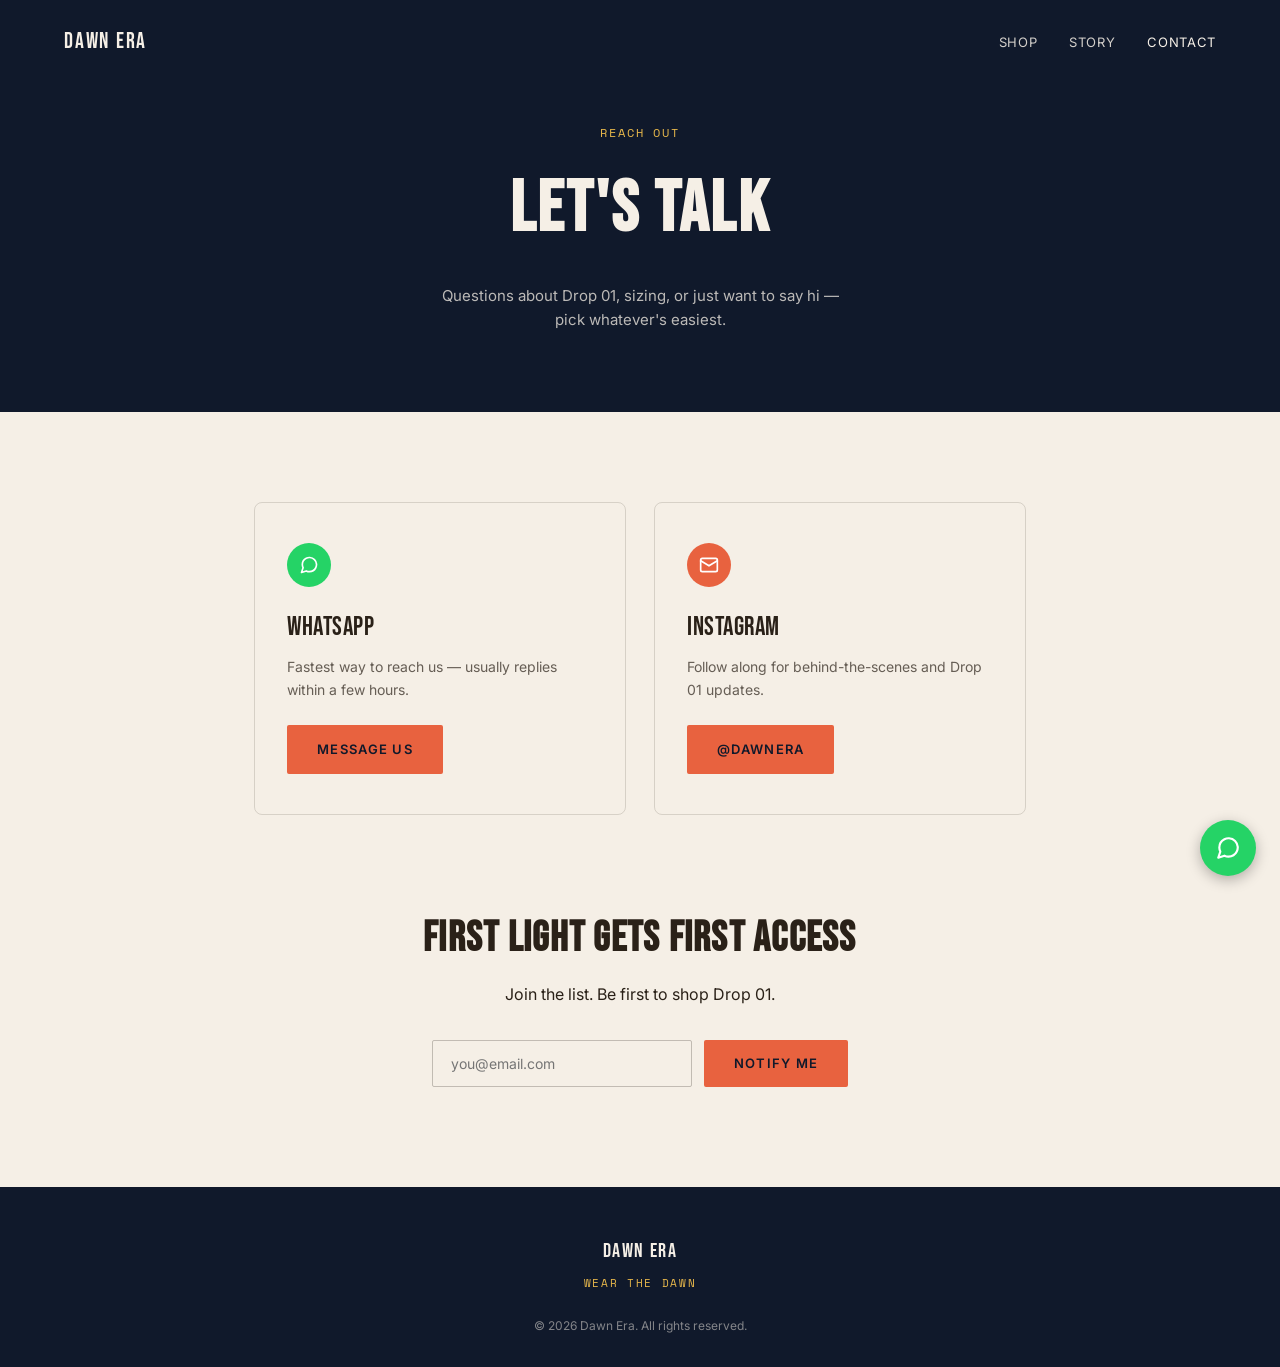
==== contact.html @ c9de6df9 "Initial DawnEra Website" ====
<!DOCTYPE html>
<html lang="en">
<head>
<meta charset="UTF-8">
<meta name="viewport" content="width=device-width, initial-scale=1.0">
<title>Contact — Dawn Era</title>
<meta name="description" content="Get in touch with Dawn Era — WhatsApp us directly or join the early access list.">
<link rel="manifest" href="manifest.json">
<meta name="theme-color" content="#10192B">
<link rel="icon" type="image/png" sizes="32x32" href="icons/favicon-32.png">
<link rel="apple-touch-icon" href="icons/apple-touch-icon.png">
<meta name="apple-mobile-web-app-capable" content="yes">
<meta name="apple-mobile-web-app-status-bar-style" content="black-translucent">
<meta name="apple-mobile-web-app-title" content="Dawn Era">
<meta property="og:title" content="Contact — Dawn Era">
<meta name="twitter:card" content="summary">
<link rel="preconnect" href="https://fonts.googleapis.com">
<link rel="preconnect" href="https://fonts.gstatic.com" crossorigin>
<link href="https://fonts.googleapis.com/css2?family=Bebas+Neue&family=Inter:wght@400;500;600&family=Space+Mono:wght@400;700&display=swap" rel="stylesheet">
<style>
  :root {
    --dawn-navy: #10192B; --dawn-plum: #4A3B6B; --dawn-coral: #E8623F;
    --dawn-gold: #E8B84B; --dawn-cream: #F5EFE6; --dawn-ink: #2A2118;
  }
  * { margin: 0; padding: 0; box-sizing: border-box; }
  html { scroll-behavior: smooth; }
  body { font-family: 'Inter', sans-serif; background: var(--dawn-cream); color: var(--dawn-ink); line-height: 1.6; }
  .display { font-family: 'Bebas Neue', sans-serif; letter-spacing: 0.03em; }
  .mono { font-family: 'Space Mono', monospace; }
  a { color: inherit; text-decoration: none; }

  .nav {
    display: flex; justify-content: space-between; align-items: center; padding: 24px 5%;
    background: var(--dawn-navy);
  }
  .nav__logo { font-size: 22px; letter-spacing: 0.08em; color: var(--dawn-cream); }
  .nav__links { display: flex; gap: 32px; list-style: none; }
  .nav__links a { font-size: 13px; letter-spacing: 0.05em; text-transform: uppercase; color: var(--dawn-cream); opacity: 0.85; transition: opacity 0.2s; }
  .nav__links a.is-active, .nav__links a:hover { opacity: 1; }
  .nav__links a:focus-visible { opacity: 1; outline: 1px solid var(--dawn-gold); outline-offset: 4px; }

  .page-hero { background: var(--dawn-navy); padding: 40px 5% 80px; text-align: center; }
  .page-hero__eyebrow { font-size: 12px; letter-spacing: 0.15em; text-transform: uppercase; color: var(--dawn-gold); }
  .page-hero__title { font-size: clamp(40px, 7vw, 72px); color: var(--dawn-cream); margin-top: 10px; }
  .page-hero__sub { color: var(--dawn-cream); opacity: 0.75; max-width: 420px; margin: 16px auto 0; font-size: 15px; }

  .contact-grid { max-width: 900px; margin: 0 auto; padding: 90px 5%; display: grid; grid-template-columns: 1fr 1fr; gap: 28px; }
  .contact-card {
    border: 1px solid rgba(42, 33, 24, 0.15); border-radius: 8px; padding: 40px 32px;
    transition: transform 0.25s ease, border-color 0.25s ease, box-shadow 0.25s ease;
  }
  .contact-card:hover { transform: translateY(-6px); border-color: var(--dawn-coral); box-shadow: 0 14px 28px rgba(16,25,43,0.1); }
  .contact-card__icon { width: 44px; height: 44px; border-radius: 50%; display: flex; align-items: center; justify-content: center; margin-bottom: 20px; }
  .contact-card--wa .contact-card__icon { background: #25D366; }
  .contact-card--mail .contact-card__icon { background: var(--dawn-coral); }
  .contact-card__title { font-family: 'Bebas Neue', sans-serif; font-size: 26px; letter-spacing: 0.02em; }
  .contact-card__desc { font-size: 14px; opacity: 0.7; margin-top: 8px; margin-bottom: 24px; }

  .btn {
    display: inline-block; padding: 14px 30px; font-family: 'Inter', sans-serif; font-size: 13px;
    letter-spacing: 0.1em; text-transform: uppercase; font-weight: 600; border-radius: 2px; border: none;
    cursor: pointer; transition: transform 0.2s, background 0.2s;
  }
  .btn--solid { background: var(--dawn-coral); color: var(--dawn-navy); }
  .btn--solid:hover, .btn--solid:focus-visible { background: var(--dawn-gold); transform: translateY(-2px); }

  .signup { padding: 0 5% 100px; text-align: center; }
  .signup__title { font-size: clamp(28px, 4.5vw, 42px); }
  .signup__sub { opacity: 0.7; margin-top: 10px; }
  .signup__form { display: flex; justify-content: center; gap: 12px; margin-top: 32px; flex-wrap: wrap; }
  .signup__form input {
    padding: 14px 18px; border: 1px solid rgba(42, 33, 24, 0.25); background: transparent;
    font-family: 'Inter', sans-serif; font-size: 14px; min-width: 260px; border-radius: 2px;
  }
  .signup__form input:focus-visible { outline: 2px solid var(--dawn-coral); outline-offset: 2px; }

  .footer { background: var(--dawn-navy); color: var(--dawn-cream); padding: 48px 5% 32px; text-align: center; }
  .footer__logo { font-size: 20px; letter-spacing: 0.08em; }
  .footer__tagline { font-size: 11px; letter-spacing: 0.15em; color: var(--dawn-gold); text-transform: uppercase; margin-top: 8px; }
  .footer__meta { font-size: 12px; opacity: 0.5; margin-top: 24px; }

  .whatsapp-btn {
    position: fixed; bottom: 24px; right: 24px; width: 56px; height: 56px; background: #25D366;
    border-radius: 50%; display: flex; align-items: center; justify-content: center;
    box-shadow: 0 4px 14px rgba(0,0,0,0.28); z-index: 100; transition: transform 0.2s;
  }
  .whatsapp-btn:hover, .whatsapp-btn:focus-visible { transform: scale(1.08); outline: 2px solid var(--dawn-navy); outline-offset: 3px; }

  .reveal { opacity: 1; }
  .js-ready .reveal { opacity: 0; transform: translateY(24px); transition: opacity 0.6s ease-out, transform 0.6s ease-out; }
  .js-ready .reveal.is-visible { opacity: 1; transform: translateY(0); }
  @media (prefers-reduced-motion: reduce) { .js-ready .reveal { opacity: 1; transform: none; transition: none; } }

  @media (max-width: 640px) {
    .nav__links { gap: 16px; }
    .nav__links a { font-size: 11px; }
    .contact-grid { grid-template-columns: 1fr; }
    .signup__form { flex-direction: column; align-items: center; }
    .signup__form input { width: 100%; max-width: 320px; }
    .whatsapp-btn { width: 50px; height: 50px; bottom: 16px; right: 16px; }
  }
</style>
</head>
<body>

<nav class="nav">
  <a href="index.html" class="nav__logo display">DAWN ERA</a>
  <ul class="nav__links">
    <li><a href="shop.html">Shop</a></li>
    <li><a href="story.html">Story</a></li>
    <li><a href="contact.html" class="is-active">Contact</a></li>
  </ul>
</nav>

<div class="page-hero">
  <p class="page-hero__eyebrow mono">Reach out</p>
  <h1 class="page-hero__title display">Let's Talk</h1>
  <p class="page-hero__sub">Questions about Drop 01, sizing, or just want to say hi — pick whatever's easiest.</p>
</div>

<div class="contact-grid">
  <div class="contact-card contact-card--wa reveal">
    <div class="contact-card__icon">
      <svg width="20" height="20" viewBox="0 0 24 24" fill="none" stroke="white" stroke-width="2" stroke-linecap="round" stroke-linejoin="round"><path d="M21 11.5a8.38 8.38 0 0 1-.9 3.8 8.5 8.5 0 0 1-7.6 4.7 8.38 8.38 0 0 1-3.8-.9L3 21l1.9-5.7a8.38 8.38 0 0 1-.9-3.8 8.5 8.5 0 0 1 4.7-7.6 8.38 8.38 0 0 1 3.8-.9h.5a8.48 8.48 0 0 1 8 8v.5z"/></svg>
    </div>
    <p class="contact-card__title">WhatsApp</p>
    <p class="contact-card__desc">Fastest way to reach us — usually replies within a few hours.</p>
    <a href="https://wa.me/8801997307069?text=Hi%20Dawn%20Era!" target="_blank" rel="noopener" class="btn btn--solid">Message us</a>
  </div>
  <div class="contact-card contact-card--mail reveal" style="transition-delay:0.1s">
    <div class="contact-card__icon">
      <svg width="20" height="20" viewBox="0 0 24 24" fill="none" stroke="white" stroke-width="2" stroke-linecap="round" stroke-linejoin="round"><rect x="2" y="4" width="20" height="16" rx="2"/><path d="m22 7-10 6L2 7"/></svg>
    </div>
    <p class="contact-card__title">Instagram</p>
    <p class="contact-card__desc">Follow along for behind-the-scenes and Drop 01 updates.</p>
    <a href="#" class="btn btn--solid">@dawnera</a>
  </div>
</div>

<div class="signup">
  <h2 class="signup__title display reveal">First light gets first access</h2>
  <p class="signup__sub reveal" style="transition-delay:0.08s">Join the list. Be first to shop Drop 01.</p>
  <form class="signup__form reveal" style="transition-delay:0.16s" onsubmit="return false;">
    <input type="email" placeholder="you@email.com" aria-label="Email address" required>
    <button type="submit" class="btn btn--solid">Notify me</button>
  </form>
</div>

<footer class="footer">
  <p class="footer__logo display">DAWN ERA</p>
  <p class="footer__tagline mono">Wear the dawn</p>
  <p class="footer__meta">© 2026 Dawn Era. All rights reserved.</p>
</footer>

<a class="whatsapp-btn" href="https://wa.me/8801997307069?text=Hi%20Dawn%20Era!%20I'm%20interested%20in%20your%20pieces." target="_blank" rel="noopener" aria-label="Chat with Dawn Era on WhatsApp">
  <svg width="26" height="26" viewBox="0 0 24 24" fill="none" stroke="white" stroke-width="2" stroke-linecap="round" stroke-linejoin="round">
    <path d="M21 11.5a8.38 8.38 0 0 1-.9 3.8 8.5 8.5 0 0 1-7.6 4.7 8.38 8.38 0 0 1-3.8-.9L3 21l1.9-5.7a8.38 8.38 0 0 1-.9-3.8 8.5 8.5 0 0 1 4.7-7.6 8.38 8.38 0 0 1 3.8-.9h.5a8.48 8.48 0 0 1 8 8v.5z"/>
  </svg>
</a>

<script>
(function () {
  var root = document.documentElement;
  root.classList.add('js-ready');
  var prefersReduced = window.matchMedia('(prefers-reduced-motion: reduce)').matches;
  var reveals = document.querySelectorAll('.reveal');
  if (prefersReduced || !('IntersectionObserver' in window)) {
    reveals.forEach(function (el) { el.classList.add('is-visible'); });
  } else {
    var observer = new IntersectionObserver(function (entries) {
      entries.forEach(function (entry) {
        if (entry.isIntersecting) { entry.target.classList.add('is-visible'); observer.unobserve(entry.target); }
      });
    }, { threshold: 0.15 });
    reveals.forEach(function (el) { observer.observe(el); });
  }
})();
</script>

<script>
if ('serviceWorker' in navigator) {
  window.addEventListener('load', () => {
    navigator.serviceWorker.register('/service-worker.js').catch(() => {});
  });
}
</script>
</body>
</html>
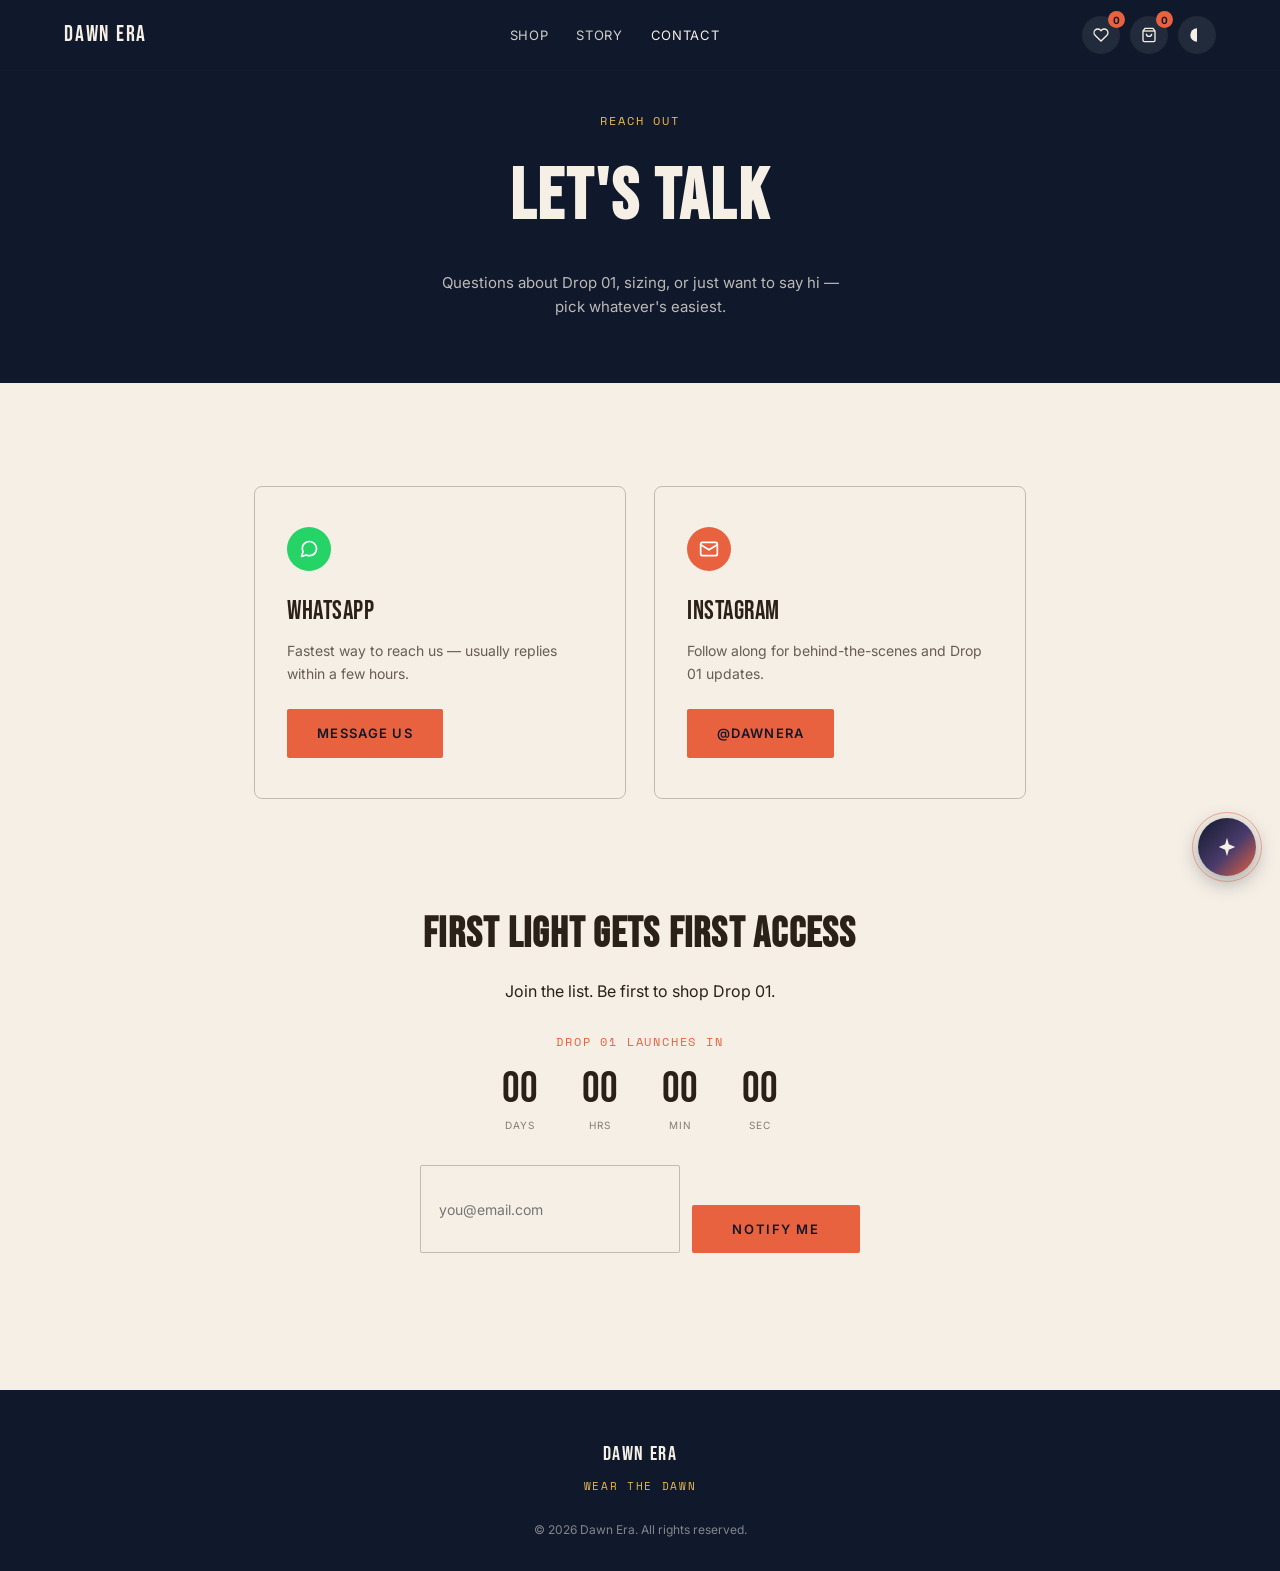
==== commit a93b778a: "Backup before Batch 1 refactor" ====
--- a/contact.html
+++ b/contact.html
@@ -17,101 +17,48 @@
 <link rel="preconnect" href="https://fonts.googleapis.com">
 <link rel="preconnect" href="https://fonts.gstatic.com" crossorigin>
 <link href="https://fonts.googleapis.com/css2?family=Bebas+Neue&family=Inter:wght@400;500;600&family=Space+Mono:wght@400;700&display=swap" rel="stylesheet">
-<style>
-  :root {
-    --dawn-navy: #10192B; --dawn-plum: #4A3B6B; --dawn-coral: #E8623F;
-    --dawn-gold: #E8B84B; --dawn-cream: #F5EFE6; --dawn-ink: #2A2118;
-  }
-  * { margin: 0; padding: 0; box-sizing: border-box; }
-  html { scroll-behavior: smooth; }
-  body { font-family: 'Inter', sans-serif; background: var(--dawn-cream); color: var(--dawn-ink); line-height: 1.6; }
-  .display { font-family: 'Bebas Neue', sans-serif; letter-spacing: 0.03em; }
-  .mono { font-family: 'Space Mono', monospace; }
-  a { color: inherit; text-decoration: none; }
-
-  .nav {
-    display: flex; justify-content: space-between; align-items: center; padding: 24px 5%;
-    background: var(--dawn-navy);
-  }
-  .nav__logo { font-size: 22px; letter-spacing: 0.08em; color: var(--dawn-cream); }
-  .nav__links { display: flex; gap: 32px; list-style: none; }
-  .nav__links a { font-size: 13px; letter-spacing: 0.05em; text-transform: uppercase; color: var(--dawn-cream); opacity: 0.85; transition: opacity 0.2s; }
-  .nav__links a.is-active, .nav__links a:hover { opacity: 1; }
-  .nav__links a:focus-visible { opacity: 1; outline: 1px solid var(--dawn-gold); outline-offset: 4px; }
-
-  .page-hero { background: var(--dawn-navy); padding: 40px 5% 80px; text-align: center; }
-  .page-hero__eyebrow { font-size: 12px; letter-spacing: 0.15em; text-transform: uppercase; color: var(--dawn-gold); }
-  .page-hero__title { font-size: clamp(40px, 7vw, 72px); color: var(--dawn-cream); margin-top: 10px; }
-  .page-hero__sub { color: var(--dawn-cream); opacity: 0.75; max-width: 420px; margin: 16px auto 0; font-size: 15px; }
-
-  .contact-grid { max-width: 900px; margin: 0 auto; padding: 90px 5%; display: grid; grid-template-columns: 1fr 1fr; gap: 28px; }
-  .contact-card {
-    border: 1px solid rgba(42, 33, 24, 0.15); border-radius: 8px; padding: 40px 32px;
-    transition: transform 0.25s ease, border-color 0.25s ease, box-shadow 0.25s ease;
-  }
-  .contact-card:hover { transform: translateY(-6px); border-color: var(--dawn-coral); box-shadow: 0 14px 28px rgba(16,25,43,0.1); }
-  .contact-card__icon { width: 44px; height: 44px; border-radius: 50%; display: flex; align-items: center; justify-content: center; margin-bottom: 20px; }
-  .contact-card--wa .contact-card__icon { background: #25D366; }
-  .contact-card--mail .contact-card__icon { background: var(--dawn-coral); }
-  .contact-card__title { font-family: 'Bebas Neue', sans-serif; font-size: 26px; letter-spacing: 0.02em; }
-  .contact-card__desc { font-size: 14px; opacity: 0.7; margin-top: 8px; margin-bottom: 24px; }
-
-  .btn {
-    display: inline-block; padding: 14px 30px; font-family: 'Inter', sans-serif; font-size: 13px;
-    letter-spacing: 0.1em; text-transform: uppercase; font-weight: 600; border-radius: 2px; border: none;
-    cursor: pointer; transition: transform 0.2s, background 0.2s;
-  }
-  .btn--solid { background: var(--dawn-coral); color: var(--dawn-navy); }
-  .btn--solid:hover, .btn--solid:focus-visible { background: var(--dawn-gold); transform: translateY(-2px); }
-
-  .signup { padding: 0 5% 100px; text-align: center; }
-  .signup__title { font-size: clamp(28px, 4.5vw, 42px); }
-  .signup__sub { opacity: 0.7; margin-top: 10px; }
-  .signup__form { display: flex; justify-content: center; gap: 12px; margin-top: 32px; flex-wrap: wrap; }
-  .signup__form input {
-    padding: 14px 18px; border: 1px solid rgba(42, 33, 24, 0.25); background: transparent;
-    font-family: 'Inter', sans-serif; font-size: 14px; min-width: 260px; border-radius: 2px;
-  }
-  .signup__form input:focus-visible { outline: 2px solid var(--dawn-coral); outline-offset: 2px; }
-
-  .footer { background: var(--dawn-navy); color: var(--dawn-cream); padding: 48px 5% 32px; text-align: center; }
-  .footer__logo { font-size: 20px; letter-spacing: 0.08em; }
-  .footer__tagline { font-size: 11px; letter-spacing: 0.15em; color: var(--dawn-gold); text-transform: uppercase; margin-top: 8px; }
-  .footer__meta { font-size: 12px; opacity: 0.5; margin-top: 24px; }
-
-  .whatsapp-btn {
-    position: fixed; bottom: 24px; right: 24px; width: 56px; height: 56px; background: #25D366;
-    border-radius: 50%; display: flex; align-items: center; justify-content: center;
-    box-shadow: 0 4px 14px rgba(0,0,0,0.28); z-index: 100; transition: transform 0.2s;
-  }
-  .whatsapp-btn:hover, .whatsapp-btn:focus-visible { transform: scale(1.08); outline: 2px solid var(--dawn-navy); outline-offset: 3px; }
-
-  .reveal { opacity: 1; }
-  .js-ready .reveal { opacity: 0; transform: translateY(24px); transition: opacity 0.6s ease-out, transform 0.6s ease-out; }
-  .js-ready .reveal.is-visible { opacity: 1; transform: translateY(0); }
-  @media (prefers-reduced-motion: reduce) { .js-ready .reveal { opacity: 1; transform: none; transition: none; } }
-
-  @media (max-width: 640px) {
-    .nav__links { gap: 16px; }
-    .nav__links a { font-size: 11px; }
-    .contact-grid { grid-template-columns: 1fr; }
-    .signup__form { flex-direction: column; align-items: center; }
-    .signup__form input { width: 100%; max-width: 320px; }
-    .whatsapp-btn { width: 50px; height: 50px; bottom: 16px; right: 16px; }
-  }
-</style>
+<link rel="stylesheet" href="assets/css/style.css">
 </head>
 <body>
-
-<nav class="nav">
+<a href="#main-content" class="skip-link">Skip to content</a>
+
+<div class="loader" id="loader"><div class="loader__mark display">DAWN ERA</div></div>
+<div class="scroll-progress" id="scrollProgress"></div>
+
+<nav class="nav" aria-label="Primary">
   <a href="index.html" class="nav__logo display">DAWN ERA</a>
-  <ul class="nav__links">
+  <button class="nav__burger" id="navBurger" aria-label="Toggle menu" aria-expanded="false" aria-controls="navLinks"><span></span></button>
+  <ul class="nav__links" id="navLinks">
     <li><a href="shop.html">Shop</a></li>
     <li><a href="story.html">Story</a></li>
     <li><a href="contact.html" class="is-active">Contact</a></li>
   </ul>
+  <div class="nav__right">
+    <button class="nav__icon-btn" id="wishToggle" aria-label="Wishlist">
+      <svg width="16" height="16" viewBox="0 0 24 24" fill="none" stroke="currentColor" stroke-width="2"><path d="M20.8 4.6a5.5 5.5 0 0 0-7.8 0L12 5.6l-1-1a5.5 5.5 0 0 0-7.8 7.8l1 1L12 21l7.8-7.6 1-1a5.5 5.5 0 0 0 0-7.8z"/></svg>
+      <span class="nav__badge" id="wishCount">0</span>
+    </button>
+    <button class="nav__icon-btn" id="cartToggle" aria-label="Cart">
+      <svg width="16" height="16" viewBox="0 0 24 24" fill="none" stroke="currentColor" stroke-width="2"><path d="M6 2 3 6v14a2 2 0 0 0 2 2h14a2 2 0 0 0 2-2V6l-3-4Z"/><path d="M3 6h18"/><path d="M16 10a4 4 0 0 1-8 0"/></svg>
+      <span class="nav__badge" id="cartCount">0</span>
+    </button>
+    <div class="theme-switcher">
+      <button class="nav__icon-btn" id="themeToggle" aria-label="Change theme" aria-expanded="false">
+        <svg width="16" height="16" viewBox="0 0 24 24" fill="currentColor"><path d="M12 2a10 10 0 1 0 0 20V2z"/></svg>
+      </button>
+      <div class="theme-switcher__panel" id="themePanel">
+        <button class="theme-opt is-active" data-theme="light"><span class="theme-opt__dot" style="background:#F5EFE6"></span>Light</button>
+        <button class="theme-opt" data-theme="dark"><span class="theme-opt__dot" style="background:#0D0D0E"></span>Dark Mode</button>
+        <button class="theme-opt" data-theme="golden"><span class="theme-opt__dot" style="background:#E8894A"></span>Golden Hour</button>
+        <button class="theme-opt" data-theme="luxury"><span class="theme-opt__dot" style="background:#D4AF37"></span>Luxury</button>
+        <button class="theme-opt" data-theme="minimal"><span class="theme-opt__dot" style="background:#1C1C1C"></span>Minimal / Focus</button>
+        <button class="theme-opt" data-theme="cyber"><span class="theme-opt__dot" style="background:#00E5FF"></span>Cyber / Street</button>
+      </div>
+    </div>
+  </div>
 </nav>
 
+<main id="main-content">
 <div class="page-hero">
   <p class="page-hero__eyebrow mono">Reach out</p>
   <h1 class="page-hero__title display">Let's Talk</h1>
@@ -140,11 +87,30 @@
 <div class="signup">
   <h2 class="signup__title display reveal">First light gets first access</h2>
   <p class="signup__sub reveal" style="transition-delay:0.08s">Join the list. Be first to shop Drop 01.</p>
-  <form class="signup__form reveal" style="transition-delay:0.16s" onsubmit="return false;">
-    <input type="email" placeholder="you@email.com" aria-label="Email address" required>
+
+  <!-- Countdown: placeholder date below — update to the real Drop 01 launch date/time before going live -->
+  <div class="countdown reveal" style="transition-delay:0.12s">
+    <p class="countdown__label mono">Drop 01 launches in</p>
+    <div class="countdown__grid">
+      <div class="countdown__unit"><span class="countdown__num" id="cdDays">00</span><span class="countdown__unit-label">Days</span></div>
+      <div class="countdown__unit"><span class="countdown__num" id="cdHours">00</span><span class="countdown__unit-label">Hrs</span></div>
+      <div class="countdown__unit"><span class="countdown__num" id="cdMins">00</span><span class="countdown__unit-label">Min</span></div>
+      <div class="countdown__unit"><span class="countdown__num" id="cdSecs">00</span><span class="countdown__unit-label">Sec</span></div>
+    </div>
+  </div>
+
+  <!-- Netlify Forms: after deploying, go to your Netlify dashboard → Forms → enable
+       "Form detection" once. No API key, no account elsewhere needed. -->
+  <form class="signup__form reveal" id="signupForm" name="early-access" method="POST" data-netlify="true" netlify-honeypot="bot-field" style="transition-delay:0.16s">
+    <input type="hidden" name="form-name" value="early-access">
+    <p class="visually-hidden"><label>Leave this field empty: <input name="bot-field"></label></p>
+    <input type="email" name="email" placeholder="you@email.com" aria-label="Email address" required>
     <button type="submit" class="btn btn--solid">Notify me</button>
   </form>
-</div>
+  <p class="signup__success" id="signupSuccess" role="status" aria-live="polite"></p>
+</div>
+
+</main>
 
 <footer class="footer">
   <p class="footer__logo display">DAWN ERA</p>
@@ -152,16 +118,52 @@
   <p class="footer__meta">© 2026 Dawn Era. All rights reserved.</p>
 </footer>
 
-<a class="whatsapp-btn" href="https://wa.me/8801997307069?text=Hi%20Dawn%20Era!%20I'm%20interested%20in%20your%20pieces." target="_blank" rel="noopener" aria-label="Chat with Dawn Era on WhatsApp">
-  <svg width="26" height="26" viewBox="0 0 24 24" fill="none" stroke="white" stroke-width="2" stroke-linecap="round" stroke-linejoin="round">
-    <path d="M21 11.5a8.38 8.38 0 0 1-.9 3.8 8.5 8.5 0 0 1-7.6 4.7 8.38 8.38 0 0 1-3.8-.9L3 21l1.9-5.7a8.38 8.38 0 0 1-.9-3.8 8.5 8.5 0 0 1 4.7-7.6 8.38 8.38 0 0 1 3.8-.9h.5a8.48 8.48 0 0 1 8 8v.5z"/>
-  </svg>
-</a>
-
+<button class="ai-chat-btn" id="aiChatBtn" aria-label="Chat with Dawn Era Assistant" aria-expanded="false">
+  <span class="ai-chat-btn__ring"></span>
+  <svg width="22" height="22" viewBox="0 0 24 24" fill="var(--dawn-cream)"><path d="M12 2 L14 9 L21 12 L14 15 L12 22 L10 15 L3 12 L10 9 Z"/></svg>
+</button>
+
+<div class="ai-chat-window" id="aiChatWindow" role="dialog" aria-label="Dawn Era Assistant chat">
+  <div class="ai-chat__header">
+    <div class="ai-chat__header-info">
+      <div class="ai-chat__avatar">✦</div>
+      <div>
+        <p class="ai-chat__name">Dawn Era Assistant</p>
+        <p class="ai-chat__status"><span class="ai-chat__dot"></span>Online</p>
+      </div>
+    </div>
+    <button class="ai-chat__close" id="aiChatClose" aria-label="Close chat">✕</button>
+  </div>
+  <div class="ai-chat__body" id="aiChatBody"></div>
+  <div class="ai-chat__quick" id="aiChatQuick"></div>
+  <form class="ai-chat__input" id="aiChatForm">
+    <input type="text" id="aiChatInput" placeholder="Ask me anything..." aria-label="Type a message" autocomplete="off">
+    <button type="submit" aria-label="Send"><svg width="15" height="15" viewBox="0 0 24 24" fill="none" stroke="currentColor" stroke-width="2"><path d="M5 12h14M13 6l6 6-6 6"/></svg></button>
+  </form>
+</div>
+
+<button class="back-to-top" id="backToTop" aria-label="Back to top">↑</button>
+
+<div class="cw-backdrop" id="cwBackdrop"></div>
+<div class="cw-drawer" id="cwDrawer" role="dialog" aria-label="Cart and wishlist">
+  <div class="cw-drawer__head">
+    <div class="cw-tabs">
+      <button class="cw-tab is-active display" data-tab="cart">Cart</button>
+      <button class="cw-tab display" data-tab="wishlist">Wishlist</button>
+    </div>
+    <button class="cw-close" id="cwClose" aria-label="Close">✕</button>
+  </div>
+  <div class="cw-drawer__items" id="cwItems"></div>
+</div>
+
+<script src="assets/js/storage.js"></script>
 <script>
 (function () {
   var root = document.documentElement;
   root.classList.add('js-ready');
+
+  window.addEventListener('load', function () { setTimeout(function () { document.getElementById('loader').classList.add('is-hidden'); }, 400); });
+
   var prefersReduced = window.matchMedia('(prefers-reduced-motion: reduce)').matches;
   var reveals = document.querySelectorAll('.reveal');
   if (prefersReduced || !('IntersectionObserver' in window)) {
@@ -174,8 +176,110 @@
     }, { threshold: 0.15 });
     reveals.forEach(function (el) { observer.observe(el); });
   }
+
+  var progressBar = document.getElementById('scrollProgress');
+  var backToTop = document.getElementById('backToTop');
+  window.addEventListener('scroll', function () {
+    var h = document.documentElement;
+    progressBar.style.width = (h.scrollTop / (h.scrollHeight - h.clientHeight) * 100) + '%';
+    backToTop.classList.toggle('is-visible', h.scrollTop > 500);
+  });
+  backToTop.addEventListener('click', function () { window.scrollTo({ top: 0, behavior: prefersReduced ? 'auto' : 'smooth' }); });
+
+  var themeToggle = document.getElementById('themeToggle');
+  var themePanel = document.getElementById('themePanel');
+  var themeOpts = document.querySelectorAll('.theme-opt');
+  function applyTheme(name) {
+    if (name === 'light') { root.removeAttribute('data-theme'); } else { root.setAttribute('data-theme', name); }
+    DawnStorage.setTheme(name);
+    themeOpts.forEach(function (o) { o.classList.toggle('is-active', o.getAttribute('data-theme') === name); });
+  }
+  var savedTheme = 'light';
+  savedTheme = DawnStorage.getTheme();
+  applyTheme(savedTheme);
+  themeToggle.addEventListener('click', function () { themeToggle.setAttribute('aria-expanded', themePanel.classList.toggle('is-open')); });
+  themeOpts.forEach(function (opt) { opt.addEventListener('click', function () { applyTheme(opt.getAttribute('data-theme')); themePanel.classList.remove('is-open'); }); });
+  document.addEventListener('click', function (e) { if (!e.target.closest('.theme-switcher')) themePanel.classList.remove('is-open'); });
+
+  function getList(key) { return DawnStorage.get(key); }
+  function setList(key, list) { DawnStorage.set(key, list); renderCounts(); renderDrawer(); }
+  function renderCounts() {
+    document.getElementById('cartCount').textContent = getList('dawnera_cart').length;
+    document.getElementById('wishCount').textContent = getList('dawnera_wishlist').length;
+  }
+  function renderDrawer() {
+    var activeTab = document.querySelector('.cw-tab.is-active').getAttribute('data-tab');
+    var itemsEl = document.getElementById('cwItems');
+    var list = getList(activeTab === 'cart' ? 'dawnera_cart' : 'dawnera_wishlist');
+    if (list.length === 0) { itemsEl.innerHTML = '<p class="cw-empty">' + (activeTab === 'cart' ? 'Your cart is empty.' : 'Your wishlist is empty.') + '</p>'; return; }
+    itemsEl.innerHTML = list.map(function (item, i) {
+      var meta = activeTab === 'cart' ? ('Size ' + item.size) : 'Saved for later';
+      return '<div class="cw-item"><div><p class="cw-item__name">' + item.name + '</p><p class="cw-item__meta">' + meta + '</p></div><button class="cw-item__remove" data-idx="' + i + '" aria-label="Remove">✕</button></div>';
+    }).join('');
+    itemsEl.querySelectorAll('.cw-item__remove').forEach(function (btn) {
+      btn.addEventListener('click', function () {
+        var key = activeTab === 'cart' ? 'dawnera_cart' : 'dawnera_wishlist';
+        var arr = getList(key); arr.splice(parseInt(btn.getAttribute('data-idx'), 10), 1); setList(key, arr);
+      });
+    });
+  }
+  var cwDrawer = document.getElementById('cwDrawer');
+  var cwBackdrop = document.getElementById('cwBackdrop');
+  function openDrawer(tab) {
+    document.querySelectorAll('.cw-tab').forEach(function (t) { t.classList.toggle('is-active', t.getAttribute('data-tab') === tab); });
+    renderDrawer(); cwDrawer.classList.add('is-open'); cwBackdrop.classList.add('is-open');
+  }
+  function closeDrawer() { cwDrawer.classList.remove('is-open'); cwBackdrop.classList.remove('is-open'); }
+  document.getElementById('cartToggle').addEventListener('click', function () { openDrawer('cart'); });
+  document.getElementById('wishToggle').addEventListener('click', function () { openDrawer('wishlist'); });
+  document.getElementById('cwClose').addEventListener('click', closeDrawer);
+  cwBackdrop.addEventListener('click', closeDrawer);
+  document.querySelectorAll('.cw-tab').forEach(function (tab) { tab.addEventListener('click', function () { openDrawer(tab.getAttribute('data-tab')); }); });
+  document.addEventListener('keydown', function (e) { if (e.key === 'Escape') { closeDrawer(); themePanel.classList.remove('is-open'); } });
+
+  renderCounts();
+
+  /* Countdown — PLACEHOLDER target date, update before launch */
+  var COUNTDOWN_TARGET = new Date('2026-09-15T00:00:00+06:00').getTime();
+  var cd = { d: document.getElementById('cdDays'), h: document.getElementById('cdHours'), m: document.getElementById('cdMins'), s: document.getElementById('cdSecs') };
+  if (cd.d) {
+    var tick = function () {
+      var diff = COUNTDOWN_TARGET - Date.now();
+      if (diff <= 0) { cd.d.textContent = cd.h.textContent = cd.m.textContent = cd.s.textContent = '00'; return; }
+      var pad = function (n) { return String(n).padStart(2, '0'); };
+      cd.d.textContent = pad(Math.floor(diff / 86400000));
+      cd.h.textContent = pad(Math.floor((diff % 86400000) / 3600000));
+      cd.m.textContent = pad(Math.floor((diff % 3600000) / 60000));
+      cd.s.textContent = pad(Math.floor((diff % 60000) / 1000));
+    };
+    tick();
+    setInterval(tick, 1000);
+  }
+
+  /* Early-access form — submits to Netlify Forms via AJAX (no page reload) */
+  var signupForm = document.getElementById('signupForm');
+  if (signupForm) {
+    signupForm.addEventListener('submit', function (e) {
+      e.preventDefault();
+      var data = new URLSearchParams(new FormData(signupForm)).toString();
+      var successEl = document.getElementById('signupSuccess');
+      fetch('/', { method: 'POST', headers: { 'Content-Type': 'application/x-www-form-urlencoded' }, body: data })
+        .then(function () {
+          signupForm.style.display = 'none';
+          successEl.textContent = "You're on the list \u2014 we'll email you the moment Drop 01 goes live.";
+        })
+        .catch(function () {
+          successEl.textContent = 'Something went wrong \u2014 please try again, or message us on WhatsApp instead.';
+        });
+    });
+  }
 })();
 </script>
+
+
+
+<script src="assets/js/nav.js"></script>
+<script src="assets/js/chat-widget.js"></script>
 
 <script>
 if ('serviceWorker' in navigator) {
@@ -185,4 +289,4 @@
 }
 </script>
 </body>
-</html>
+</html>
--- a/assets/css/style.css
+++ b/assets/css/style.css
@@ -0,0 +1,564 @@
+/* ==========================================================================
+   DAWN ERA — Shared Stylesheet
+   ==========================================================================
+   This file was consolidated from four near-duplicate <style> blocks
+   (index/shop/story/contact) into one shared file. Nothing here changes
+   the brand's look — same colors, same fonts, same components. What
+   changed is: (1) it now lives in one place instead of four, and
+   (2) a mobile-first responsive layer was added/fixed throughout.
+   Search "RESPONSIVE FIX" comments for the specific improvements.
+   ========================================================================== */
+
+/* ---------- Theme tokens (unchanged) ---------- */
+:root, [data-theme="light"] {
+  --dawn-page: #F5EFE6; --dawn-navy: #10192B; --dawn-plum: #4A3B6B;
+  --dawn-coral: #E8623F; --dawn-gold: #E8B84B; --dawn-cream: #F5EFE6; --dawn-ink: #2A2118;
+  --dawn-border: rgba(42,33,24,0.15); --dawn-border-2: rgba(42,33,24,0.25); --dawn-glass: rgba(255,255,255,0.08);
+}
+[data-theme="dark"] {
+  --dawn-page: #0D0D0E; --dawn-navy: #1A1A1C; --dawn-plum: #2E2A30;
+  --dawn-coral: #FF7A52; --dawn-gold: #F5C563; --dawn-cream: #EDEBE7; --dawn-ink: #EDEBE7;
+  --dawn-border: rgba(255,255,255,0.12); --dawn-border-2: rgba(255,255,255,0.22); --dawn-glass: rgba(255,255,255,0.06);
+}
+[data-theme="golden"] {
+  --dawn-page: #FDF1E4; --dawn-navy: #5C3521; --dawn-plum: #C9702C;
+  --dawn-coral: #E8894A; --dawn-gold: #F0C674; --dawn-cream: #FDF1E4; --dawn-ink: #4A3221;
+  --dawn-border: rgba(74,50,33,0.18); --dawn-border-2: rgba(74,50,33,0.28); --dawn-glass: rgba(255,255,255,0.18);
+}
+[data-theme="luxury"] {
+  --dawn-page: #0A0A0A; --dawn-navy: #141210; --dawn-plum: #1F1B14;
+  --dawn-coral: #D4AF37; --dawn-gold: #F0D580; --dawn-cream: #EAE6DD; --dawn-ink: #EAE6DD;
+  --dawn-border: rgba(212,175,55,0.25); --dawn-border-2: rgba(212,175,55,0.4); --dawn-glass: rgba(212,175,55,0.08);
+}
+[data-theme="minimal"] {
+  --dawn-page: #FAFAF9; --dawn-navy: #1C1C1C; --dawn-plum: #333333;
+  --dawn-coral: #1C1C1C; --dawn-gold: #666666; --dawn-cream: #FAFAF9; --dawn-ink: #1C1C1C;
+  --dawn-border: rgba(0,0,0,0.1); --dawn-border-2: rgba(0,0,0,0.18); --dawn-glass: rgba(0,0,0,0.04);
+}
+[data-theme="cyber"] {
+  --dawn-page: #0D0817; --dawn-navy: #150F26; --dawn-plum: #2D1B4E;
+  --dawn-coral: #00E5FF; --dawn-gold: #FF2E9A; --dawn-cream: #E8E3FF; --dawn-ink: #E8E3FF;
+  --dawn-border: rgba(0,229,255,0.25); --dawn-border-2: rgba(255,46,154,0.3); --dawn-glass: rgba(0,229,255,0.07);
+}
+
+/* RESPONSIVE FIX: layout tokens used across breakpoints so every section
+   scales from the same scale, instead of one-off pixel values per page. */
+:root {
+  --container-max: 1320px;      /* content never over-stretches on 1920/2560/4K screens */
+  --container-pad: 5%;
+  --section-pad-y: clamp(48px, 8vw, 110px);
+  --nav-h: 76px;
+}
+
+/* ---------- Base / reset ---------- */
+* { margin: 0; padding: 0; box-sizing: border-box; }
+html { scroll-behavior: smooth; }
+/* RESPONSIVE FIX: guarantees "no horizontal scrolling" globally, as required. */
+body {
+  font-family: 'Inter', sans-serif; background: var(--dawn-page); color: var(--dawn-ink); line-height: 1.6;
+  transition: background-color 0.5s ease, color 0.5s ease;
+  overflow-x: hidden;
+  -webkit-text-size-adjust: 100%;
+}
+.display { font-family: 'Bebas Neue', sans-serif; letter-spacing: 0.03em; }
+.mono { font-family: 'Space Mono', monospace; }
+a { color: inherit; text-decoration: none; }
+button { font-family: inherit; }
+/* RESPONSIVE FIX: defensive rule for any image added later (none exist today,
+   but the brief requires it and it costs nothing to have it ready). */
+img, svg { max-width: 100%; height: auto; display: block; }
+[data-theme="minimal"] .marquee, [data-theme="minimal"] .hero__title, [data-theme="minimal"] .hero__tagline { animation: none !important; }
+
+/* RESPONSIVE FIX: accessible skip link (new, keyboard/screen-reader users only) */
+.skip-link {
+  position: absolute; left: 12px; top: -60px; z-index: 9999;
+  background: var(--dawn-cream); color: var(--dawn-navy); padding: 10px 18px;
+  border-radius: 4px; font-size: 13px; font-weight: 600; transition: top 0.2s ease;
+}
+.skip-link:focus { top: 12px; }
+
+/* RESPONSIVE FIX: .reveal scroll-in animation existed only in shop.html's CSS
+   even though every page's JS toggles it — moved here so it now works
+   consistently on every page instead of only one. */
+.reveal { opacity: 1; }
+.js-ready .reveal { opacity: 0; transform: translateY(24px); transition: opacity 0.6s ease-out, transform 0.6s ease-out; }
+.js-ready .reveal.is-visible { opacity: 1; transform: translateY(0); }
+@media (prefers-reduced-motion: reduce) { .js-ready .reveal { opacity: 1; transform: none; transition: none; } }
+
+/* ---------- Loader ---------- */
+.loader {
+  position: fixed; inset: 0; z-index: 9999; background: var(--dawn-navy);
+  display: flex; align-items: center; justify-content: center;
+  transition: opacity 0.6s ease, visibility 0.6s ease, background-color 0.5s ease;
+}
+.loader__mark { font-family: 'Bebas Neue', sans-serif; font-size: clamp(26px, 6vw, 34px); letter-spacing: 0.12em; color: var(--dawn-cream); animation: loaderPulse 1.1s ease-in-out infinite; }
+.loader.is-hidden { opacity: 0; visibility: hidden; pointer-events: none; }
+@keyframes loaderPulse { 0%,100% { opacity: 1; } 50% { opacity: 0.45; } }
+
+.scroll-progress { position: fixed; top: 0; left: 0; height: 3px; background: var(--dawn-coral); z-index: 9998; width: 0%; transition: width 0.1s linear, background-color 0.5s ease; }
+
+/* ==========================================================================
+   HEADER / NAV
+   RESPONSIVE FIX: this is the big one. Previously `.nav__links` either
+   vanished completely under 640px with no replacement (index/shop) or
+   stayed visible and got cramped (story/contact). Now every page ships
+   the same structure: Logo | nav links (desktop) | hamburger (mobile) |
+   wishlist/cart/theme icons — always reachable, never clipped.
+   ========================================================================== */
+.nav {
+  display: flex; justify-content: space-between; align-items: center;
+  padding: 16px var(--container-pad); gap: 12px;
+  position: sticky; top: 0; z-index: 300;
+  background: var(--dawn-navy); border-bottom: 1px solid var(--dawn-border);
+  transition: background-color 0.5s ease, border-color 0.5s ease;
+  flex-wrap: wrap;
+}
+[data-theme="luxury"] .nav { background: rgba(20,18,16,0.7); backdrop-filter: blur(14px); -webkit-backdrop-filter: blur(14px); }
+.nav__logo { font-size: clamp(18px, 3vw, 22px); letter-spacing: 0.08em; color: var(--dawn-cream); white-space: nowrap; }
+
+.nav__links { display: flex; gap: 28px; list-style: none; }
+.nav__links a { font-size: 13px; letter-spacing: 0.05em; text-transform: uppercase; color: var(--dawn-cream); opacity: 0.85; transition: opacity 0.2s; }
+.nav__links a.is-active, .nav__links a:hover { opacity: 1; }
+.nav__links a:focus-visible { opacity: 1; outline: 1px solid var(--dawn-gold); outline-offset: 4px; }
+
+.nav__right { display: flex; align-items: center; gap: 10px; order: 3; }
+.nav__icon-btn {
+  position: relative; width: 38px; height: 38px; border-radius: 50%;
+  background: var(--dawn-glass); border: 1px solid var(--dawn-border); color: var(--dawn-cream);
+  cursor: pointer; display: flex; align-items: center; justify-content: center;
+  transition: background-color 0.3s, border-color 0.3s, transform 0.2s;
+  flex-shrink: 0;
+}
+.nav__icon-btn:hover, .nav__icon-btn:focus-visible { transform: translateY(-2px); outline: none; border-color: var(--dawn-gold); }
+.nav__badge {
+  position: absolute; top: -6px; right: -6px; background: var(--dawn-coral); color: var(--dawn-navy);
+  font-size: 10px; font-weight: 700; min-width: 17px; height: 17px; border-radius: 50%;
+  display: flex; align-items: center; justify-content: center; padding: 0 3px; transition: background-color 0.5s;
+}
+
+/* RESPONSIVE FIX: new hamburger toggle button — hidden on tablet/desktop,
+   shown only under the nav-collapse breakpoint. */
+.nav__burger {
+  display: none; width: 38px; height: 38px; border-radius: 50%;
+  background: var(--dawn-glass); border: 1px solid var(--dawn-border); color: var(--dawn-cream);
+  cursor: pointer; align-items: center; justify-content: center; flex-shrink: 0; order: 2;
+}
+.nav__burger:hover, .nav__burger:focus-visible { border-color: var(--dawn-gold); outline: none; }
+.nav__burger span { display: block; width: 17px; height: 2px; background: currentColor; position: relative; transition: background-color 0.2s; }
+.nav__burger span::before, .nav__burger span::after { content: ''; position: absolute; left: 0; width: 17px; height: 2px; background: currentColor; transition: transform 0.25s ease, top 0.25s ease, opacity 0.2s ease; }
+.nav__burger span::before { top: -6px; }
+.nav__burger span::after { top: 6px; }
+.nav__burger.is-active span { background: transparent; }
+.nav__burger.is-active span::before { top: 0; transform: rotate(45deg); }
+.nav__burger.is-active span::after { top: 0; transform: rotate(-45deg); }
+
+.theme-switcher { position: relative; }
+.theme-switcher__panel {
+  position: absolute; top: 50px; right: 0; background: var(--dawn-navy); border: 1px solid var(--dawn-border);
+  border-radius: 12px; padding: 8px; min-width: 195px;
+  opacity: 0; visibility: hidden; transform: translateY(-8px);
+  transition: opacity 0.25s, transform 0.25s, visibility 0.25s, background-color 0.5s;
+  box-shadow: 0 16px 36px rgba(0,0,0,0.35);
+  max-width: calc(100vw - 24px);
+}
+.theme-switcher__panel.is-open { opacity: 1; visibility: visible; transform: translateY(0); }
+.theme-opt {
+  display: flex; align-items: center; gap: 10px; width: 100%; padding: 10px 12px; border-radius: 8px;
+  background: transparent; border: none; color: var(--dawn-cream); font-family: 'Inter', sans-serif; font-size: 13px;
+  cursor: pointer; text-align: left; transition: background 0.15s;
+}
+.theme-opt:hover, .theme-opt:focus-visible { background: rgba(255,255,255,0.08); }
+.theme-opt.is-active { background: rgba(255,255,255,0.14); font-weight: 600; }
+.theme-opt__dot { width: 14px; height: 14px; border-radius: 50%; flex-shrink: 0; border: 1px solid rgba(255,255,255,0.35); }
+
+/* RESPONSIVE FIX: nav breakpoint — under 860px the link list becomes a
+   slide-down mobile panel driven by .nav__burger; at 860px+ it's the
+   normal inline row. 860px sits between "tablet" and "laptop" in the
+   brief's list so iPads (768/820) reliably get the compact menu too,
+   avoiding the cramped in-between state the old code had. */
+@media (max-width: 859px) {
+  .nav__burger { display: flex; }
+  .nav__links {
+    order: 4; flex-basis: 100%; flex-direction: column; gap: 0;
+    max-height: 0; overflow: hidden; opacity: 0;
+    transition: max-height 0.3s ease, opacity 0.25s ease;
+  }
+  .nav__links.is-open { max-height: 320px; opacity: 1; margin-top: 14px; }
+  .nav__links li { width: 100%; border-top: 1px solid var(--dawn-border); }
+  .nav__links a { display: block; padding: 14px 4px; font-size: 14px; }
+}
+@media (min-width: 860px) {
+  .nav__links { display: flex !important; max-height: none !important; opacity: 1 !important; }
+}
+
+/* ---------- Hero (home) ---------- */
+.hero {
+  background: linear-gradient(to bottom, var(--dawn-navy) 0%, var(--dawn-navy) 40%, var(--dawn-plum) 65%, var(--dawn-coral) 88%, var(--dawn-gold) 100%);
+  min-height: 85vh; display: flex; flex-direction: column; justify-content: center; align-items: center;
+  text-align: center; padding: 60px var(--container-pad); transition: background 0.6s ease;
+}
+/* RESPONSIVE FIX: min clamp bound lowered (56px -> 40px) so "DAWN ERA" can
+   never get close to the 320px viewport edge; still huge on desktop. */
+.hero__title { font-size: clamp(40px, 13vw, 128px); color: var(--dawn-cream); line-height: 0.9; animation: rise 1s ease-out; overflow-wrap: break-word; }
+.hero__tagline { font-size: clamp(12px, 2vw, 16px); letter-spacing: 0.35em; text-transform: uppercase; color: var(--dawn-gold); margin-top: 20px; animation: rise 1s ease-out 0.15s backwards; }
+.hero__sub { max-width: 460px; margin-top: 24px; color: var(--dawn-cream); opacity: 0.75; font-size: clamp(14px, 2vw, 15px); animation: rise 1s ease-out 0.3s backwards; }
+/* RESPONSIVE FIX / BUGFIX: the original site defined `.btn` three different
+   ways across index/story/contact (different padding, and only the home
+   page's version had the coral background + rise animation). Merging them
+   under one bare `.btn` selector would have leaked the home page's
+   margin-top and animation onto the Story/Contact CTA buttons. Each is
+   now scoped to the section it actually appears in, exactly matching each
+   page's original look. */
+.hero .btn, .signup .btn {
+  display: inline-block; margin-top: 40px; padding: 16px 40px; background: var(--dawn-coral); color: var(--dawn-navy);
+  font-family: 'Inter', sans-serif; font-size: 13px; letter-spacing: 0.12em; text-transform: uppercase; font-weight: 600;
+  border: none; border-radius: 2px; cursor: pointer;
+  transition: transform 0.2s, background-color 0.3s, color 0.3s; animation: rise 1s ease-out 0.45s backwards;
+}
+.hero .btn:hover, .signup .btn:hover { background: var(--dawn-gold); transform: translateY(-2px); }
+.hero .btn:focus-visible, .signup .btn:focus-visible { background: var(--dawn-gold); outline: 2px solid var(--dawn-navy); outline-offset: 2px; }
+@keyframes rise { from { opacity: 0; transform: translateY(16px); } to { opacity: 1; transform: translateY(0); } }
+@media (prefers-reduced-motion: reduce) { .hero__title, .hero__tagline, .hero__sub, .hero .btn, .signup .btn { animation: none; } }
+
+.marquee { background: var(--dawn-navy); overflow: hidden; padding: 14px 0; white-space: nowrap; transition: background-color 0.5s; }
+.marquee__track { display: inline-block; font-size: 13px; letter-spacing: 0.15em; color: var(--dawn-gold); animation: scroll 22s linear infinite; }
+.marquee__track span { margin: 0 24px; }
+@keyframes scroll { from { transform: translateX(0); } to { transform: translateX(-50%); } }
+@media (prefers-reduced-motion: reduce) { .marquee__track { animation: none; } }
+
+/* ---------- Drop preview grid (home) ---------- */
+.drop { padding: var(--section-pad-y) var(--container-pad); max-width: var(--container-max); margin: 0 auto; }
+.drop__header { margin-bottom: clamp(32px, 6vw, 56px); }
+.drop__eyebrow { font-size: 12px; letter-spacing: 0.15em; text-transform: uppercase; color: var(--dawn-coral); }
+.drop__title { font-size: clamp(32px, 5vw, 48px); margin-top: 8px; }
+/* RESPONSIVE FIX: mobile-first grid — 1 col by default, 2 at 560px, 3 at
+   900px. Previously there was no 1-column rule at all, so two cramped
+   columns persisted all the way down to 320px. */
+.drop__grid { display: grid; grid-template-columns: 1fr; gap: 20px; }
+@media (min-width: 560px) { .drop__grid { grid-template-columns: repeat(2, 1fr); } }
+@media (min-width: 900px) { .drop__grid { grid-template-columns: repeat(3, 1fr); } }
+
+.drop-card {
+  position: relative; border: 1px solid var(--dawn-border); padding: 28px 22px; text-align: left;
+  transition: transform 0.25s ease, border-color 0.5s ease, box-shadow 0.25s ease;
+}
+.drop-card:hover, .drop-card:focus-within { transform: translateY(-6px); border-color: var(--dawn-coral); box-shadow: 0 14px 28px rgba(16,25,43,0.12); }
+.drop-card__wish {
+  position: absolute; top: 16px; right: 16px; background: none; border: none; cursor: pointer;
+  color: var(--dawn-ink); opacity: 0.4; font-size: 18px; transition: opacity 0.2s, color 0.3s, transform 0.2s;
+}
+.drop-card__wish:hover, .drop-card__wish:focus-visible { opacity: 1; transform: scale(1.15); }
+.drop-card__wish.is-active { opacity: 1; color: var(--dawn-coral); }
+.drop-card__top { cursor: pointer; }
+.drop-card__num { font-size: 14px; color: var(--dawn-coral); }
+.drop-card__name { font-family: 'Bebas Neue', sans-serif; font-size: clamp(24px, 3vw, 28px); letter-spacing: 0.02em; margin-top: 12px; }
+.drop-card__status { font-size: 11px; letter-spacing: 0.1em; text-transform: uppercase; color: var(--dawn-ink); opacity: 0.55; margin-top: 16px; }
+.drop-card__row { display: flex; gap: 8px; margin-top: 18px; flex-wrap: wrap; }
+.drop-card__size {
+  flex: 1; min-width: 90px; background: transparent; border: 1px solid var(--dawn-border-2); color: var(--dawn-ink);
+  border-radius: 4px; padding: 8px; font-size: 12px; font-family: 'Inter', sans-serif;
+}
+.drop-card__add {
+  background: var(--dawn-navy); color: var(--dawn-cream); border: none; border-radius: 4px; padding: 8px 14px;
+  font-size: 11px; letter-spacing: 0.05em; text-transform: uppercase; font-weight: 600; cursor: pointer;
+  white-space: nowrap; transition: background-color 0.3s, transform 0.2s;
+}
+.drop-card__add:hover, .drop-card__add:focus-visible { background: var(--dawn-coral); color: var(--dawn-navy); transform: translateY(-1px); }
+.drop__more { text-align: center; margin-top: 48px; }
+.drop__more-link { font-size: 13px; letter-spacing: 0.1em; text-transform: uppercase; color: var(--dawn-coral); border-bottom: 1px solid var(--dawn-coral); padding-bottom: 4px; transition: opacity 0.2s; }
+.drop__more-link:hover, .drop__more-link:focus-visible { opacity: 0.65; }
+
+/* ---------- Story teaser (home) ---------- */
+.story { background: var(--dawn-navy); color: var(--dawn-cream); padding: var(--section-pad-y) var(--container-pad); transition: background-color 0.5s, color 0.5s; }
+.story__inner { max-width: 640px; margin: 0 auto; text-align: center; }
+.story__eyebrow { font-size: 12px; letter-spacing: 0.15em; text-transform: uppercase; color: var(--dawn-gold); }
+.story__text { font-size: clamp(19px, 3vw, 28px); line-height: 1.5; margin-top: 20px; }
+.story__link { display: inline-block; font-size: 13px; letter-spacing: 0.1em; text-transform: uppercase; color: var(--dawn-gold); border-bottom: 1px solid var(--dawn-gold); padding-bottom: 4px; margin-top: 28px; transition: opacity 0.2s; }
+.story__link:hover, .story__link:focus-visible { opacity: 0.7; }
+
+/* ---------- Signup / newsletter ---------- */
+.signup { padding: var(--section-pad-y) var(--container-pad); text-align: center; }
+.signup__title { font-size: clamp(28px, 5vw, 48px); }
+.signup__sub { color: var(--dawn-ink); opacity: 0.7; margin-top: 12px; }
+.signup__form { display: flex; justify-content: center; gap: 12px; margin-top: 32px; flex-wrap: wrap; }
+.signup__form input {
+  padding: 14px 18px; border: 1px solid var(--dawn-border-2); background: transparent;
+  font-family: 'Inter', sans-serif; font-size: 14px; min-width: 260px; max-width: 100%; border-radius: 2px; color: var(--dawn-ink);
+}
+.signup__form input:focus-visible { outline: 2px solid var(--dawn-coral); outline-offset: 2px; }
+.signup__success { margin-top: 18px; font-size: 14px; color: var(--dawn-coral); min-height: 1.2em; }
+.visually-hidden { position: absolute; width: 1px; height: 1px; padding: 0; margin: -1px; overflow: hidden; clip: rect(0,0,0,0); white-space: nowrap; border: 0; }
+
+/* ---------- Countdown ---------- */
+.countdown { text-align: center; margin: 28px 0 8px; }
+.countdown__label { font-size: 12px; letter-spacing: 0.15em; text-transform: uppercase; color: var(--dawn-coral); margin-bottom: 16px; }
+.countdown__grid { display: flex; justify-content: center; gap: clamp(14px, 4vw, 24px); flex-wrap: wrap; }
+.countdown__unit { display: flex; flex-direction: column; align-items: center; min-width: 56px; }
+.countdown__num { font-family: 'Bebas Neue', sans-serif; font-size: clamp(30px, 6vw, 44px); color: var(--dawn-ink); line-height: 1; font-variant-numeric: tabular-nums; }
+.countdown__unit-label { font-size: 10px; letter-spacing: 0.1em; text-transform: uppercase; opacity: 0.55; margin-top: 6px; }
+/* On the Contact page the signup block sits right under .contact-grid,
+   which already carries bottom spacing — so it originally had no top
+   padding of its own and slightly smaller heading sizes. Preserved here. */
+.contact-grid + .signup { padding-top: 0; }
+.contact-grid + .signup .signup__title { font-size: clamp(28px, 4.5vw, 42px); }
+.contact-grid + .signup .signup__sub { margin-top: 10px; }
+
+/* ---------- Footer ---------- */
+.footer { background: var(--dawn-navy); color: var(--dawn-cream); padding: 48px var(--container-pad) 32px; text-align: center; transition: background-color 0.5s, color 0.5s; }
+.footer__logo { font-size: 20px; letter-spacing: 0.08em; }
+.footer__tagline { font-size: 11px; letter-spacing: 0.15em; color: var(--dawn-gold); text-transform: uppercase; margin-top: 8px; }
+.footer__meta { font-size: 12px; opacity: 0.5; margin-top: 24px; }
+
+/* ---------- Page hero (shop/story/contact) ---------- */
+.page-hero { background: var(--dawn-navy); padding: 40px var(--container-pad) 64px; text-align: center; }
+.page-hero__eyebrow { font-size: 12px; letter-spacing: 0.15em; text-transform: uppercase; color: var(--dawn-gold); }
+/* RESPONSIVE FIX: min bound lowered (40px -> 34px) + overflow-wrap so a
+   two-line manual <br> heading can never clip on very narrow phones. */
+.page-hero__title { font-size: clamp(34px, 7vw, 72px); color: var(--dawn-cream); margin-top: 10px; overflow-wrap: break-word; }
+.page-hero__sub { color: var(--dawn-cream); opacity: 0.75; max-width: 420px; margin: 16px auto 0; font-size: 15px; }
+/* RESPONSIVE FIX: on very narrow phones let the two-line title wrap
+   naturally instead of forcing the same break as desktop. */
+@media (max-width: 380px) { .page-hero__title br { display: none; } }
+
+/* ---------- Shop page ---------- */
+.shop-hero { background: var(--dawn-navy); padding: 40px var(--container-pad) 44px; transition: background-color 0.5s; }
+.shop-hero__eyebrow { font-size: 12px; letter-spacing: 0.15em; text-transform: uppercase; color: var(--dawn-gold); }
+.shop-hero__title { font-size: clamp(32px, 6vw, 64px); color: var(--dawn-cream); margin-top: 10px; }
+.shop-hero__sub { color: var(--dawn-cream); opacity: 0.75; margin-top: 16px; max-width: 460px; font-size: 15px; }
+
+.search-bar { max-width: var(--container-max); margin: -22px auto 0; padding: 0 var(--container-pad); position: relative; z-index: 2; }
+.search-bar input {
+  width: 100%; padding: 15px 20px 15px 44px; border-radius: 100px; border: 1px solid var(--dawn-border);
+  background: var(--dawn-page); color: var(--dawn-ink); font-family: 'Inter', sans-serif; font-size: 14px;
+  box-shadow: 0 10px 28px rgba(16,25,43,0.12); transition: background-color 0.5s, border-color 0.3s;
+}
+.search-bar input:focus-visible { outline: 2px solid var(--dawn-coral); outline-offset: 1px; }
+.search-bar svg { position: absolute; left: 24px; top: 50%; transform: translateY(-50%); opacity: 0.5; pointer-events: none; }
+
+.shop-section { padding: 56px var(--container-pad) 110px; max-width: var(--container-max); margin: 0 auto; }
+.filter-tabs { display: flex; justify-content: center; gap: 10px; margin-bottom: clamp(28px, 5vw, 48px); flex-wrap: wrap; }
+.filter-tab {
+  font-size: 12px; letter-spacing: 0.08em; text-transform: uppercase; padding: 10px 22px; border: 1px solid var(--dawn-border-2);
+  border-radius: 999px; background: transparent; color: var(--dawn-ink); cursor: pointer; transition: background 0.2s, color 0.2s, border-color 0.2s;
+}
+.filter-tab:hover { border-color: var(--dawn-coral); }
+.filter-tab.is-active { background: var(--dawn-navy); border-color: var(--dawn-navy); color: var(--dawn-cream); }
+
+/* RESPONSIVE FIX: product grid now follows the brief exactly —
+   1 col mobile / 2 col tablet / 3 col laptop / 4 col desktop —
+   instead of a fixed 3-column grid that never adapted below 768px. */
+.product-grid { display: grid; grid-template-columns: 1fr; gap: 20px; }
+@media (min-width: 560px)  { .product-grid { grid-template-columns: repeat(2, 1fr); gap: 22px; } }
+@media (min-width: 900px)  { .product-grid { grid-template-columns: repeat(3, 1fr); gap: 24px; } }
+@media (min-width: 1280px) { .product-grid { grid-template-columns: repeat(4, 1fr); gap: 24px; } }
+
+.product-card { position: relative; border: 1px solid var(--dawn-border); transition: transform 0.25s ease, border-color 0.5s ease, box-shadow 0.25s ease; }
+.product-card:hover, .product-card:focus-within { transform: translateY(-6px); border-color: var(--dawn-coral); box-shadow: 0 14px 28px rgba(16,25,43,0.12); }
+.product-card__wish {
+  position: absolute; top: 12px; right: 12px; z-index: 2; background: rgba(0,0,0,0.25); border: none; border-radius: 50%;
+  width: 32px; height: 32px; color: #fff; cursor: pointer; font-size: 15px; transition: transform 0.2s, background 0.2s;
+}
+.product-card__wish:hover { transform: scale(1.1); }
+.product-card__wish.is-active { background: var(--dawn-coral); }
+.product-card__image { aspect-ratio: 4/5; background: linear-gradient(155deg, var(--dawn-navy), var(--dawn-plum)); display: flex; align-items: center; justify-content: center; cursor: pointer; transition: background 0.5s; }
+.product-card__body { padding: 18px; text-align: left; }
+.product-card__cat { font-size: 11px; letter-spacing: 0.1em; text-transform: uppercase; color: var(--dawn-coral); }
+.product-card__name { font-size: clamp(19px, 2.4vw, 22px); margin-top: 6px; cursor: pointer; }
+.product-card__price { font-size: 13px; margin-top: 4px; opacity: 0.6; }
+.product-card__row { display: flex; gap: 8px; margin-top: 14px; flex-wrap: wrap; }
+.product-card__size { flex: 1; min-width: 90px; background: transparent; border: 1px solid var(--dawn-border-2); color: var(--dawn-ink); border-radius: 4px; padding: 8px; font-size: 12px; }
+.product-card__add { background: var(--dawn-navy); color: var(--dawn-cream); border: none; border-radius: 4px; padding: 8px 14px; font-size: 11px; letter-spacing: 0.05em; text-transform: uppercase; font-weight: 600; cursor: pointer; white-space: nowrap; transition: background-color 0.3s, transform 0.2s; }
+.product-card__add:hover { background: var(--dawn-coral); color: var(--dawn-navy); transform: translateY(-1px); }
+.no-results { grid-column: 1/-1; text-align: center; opacity: 0.55; padding: 60px 0; font-size: 14px; }
+
+/* ---------- Contact page ---------- */
+/* RESPONSIVE FIX: mobile-first — 1 column by default, 2 columns from
+   640px up, so 320–639px screens never squeeze two cards side by side. */
+.contact-grid { max-width: 900px; margin: 0 auto; padding: var(--section-pad-y) var(--container-pad); display: grid; grid-template-columns: 1fr; gap: 24px; }
+@media (min-width: 640px) { .contact-grid { grid-template-columns: 1fr 1fr; gap: 28px; } }
+.contact-card {
+  border: 1px solid var(--dawn-border-2); border-radius: 8px; padding: clamp(28px, 4vw, 40px) clamp(20px, 4vw, 32px);
+  transition: transform 0.25s ease, border-color 0.25s ease, box-shadow 0.25s ease;
+}
+.contact-card:hover { transform: translateY(-6px); border-color: var(--dawn-coral); box-shadow: 0 14px 28px rgba(16,25,43,0.1); }
+.contact-card__icon { width: 44px; height: 44px; border-radius: 50%; display: flex; align-items: center; justify-content: center; margin-bottom: 20px; }
+.contact-card--wa .contact-card__icon { background: #25D366; }
+.contact-card--mail .contact-card__icon { background: var(--dawn-coral); }
+.contact-card__title { font-family: 'Bebas Neue', sans-serif; font-size: 26px; letter-spacing: 0.02em; }
+.contact-card__desc { font-size: 14px; opacity: 0.7; margin-top: 8px; margin-bottom: 24px; }
+
+.btn--solid { background: var(--dawn-coral); color: var(--dawn-navy); border: none; }
+.btn--solid:hover, .btn--solid:focus-visible { background: var(--dawn-gold); transform: translateY(-2px); }
+.btn--outline { background: transparent; color: var(--dawn-ink); border: 1px solid var(--dawn-ink); }
+.btn--outline:hover, .btn--outline:focus-visible { background: var(--dawn-ink); color: var(--dawn-cream); transform: translateY(-2px); }
+.contact-card .btn {
+  display: inline-block; padding: 14px 30px; font-family: 'Inter', sans-serif; font-size: 13px;
+  letter-spacing: 0.1em; text-transform: uppercase; font-weight: 600; border-radius: 2px; border: none;
+  cursor: pointer; transition: transform 0.2s, background 0.2s, color 0.2s;
+}
+.story-cta .btn {
+  display: inline-block; padding: 16px 36px; font-family: 'Inter', sans-serif; font-size: 13px;
+  letter-spacing: 0.12em; text-transform: uppercase; font-weight: 600; border-radius: 2px;
+  cursor: pointer; transition: transform 0.2s, background 0.2s, color 0.2s;
+}
+
+/* ---------- Story page ---------- */
+.story-body { max-width: 680px; margin: 0 auto; padding: var(--section-pad-y) var(--container-pad); }
+.story-body p { font-size: clamp(18px, 2.6vw, 24px); line-height: 1.6; margin-bottom: 32px; }
+.story-body p:first-child { font-weight: 500; }
+
+.pillars { background: var(--dawn-navy); color: var(--dawn-cream); padding: var(--section-pad-y) var(--container-pad); }
+.pillars__inner { max-width: 1000px; margin: 0 auto; }
+.pillars__eyebrow { font-size: 12px; letter-spacing: 0.15em; text-transform: uppercase; color: var(--dawn-gold); text-align: center; display: block; margin-bottom: clamp(28px, 5vw, 48px); }
+/* RESPONSIVE FIX: explicit mobile-first steps instead of one late
+   max-width:640px jump straight from 3 columns to 1. */
+.pillars__grid { display: grid; grid-template-columns: 1fr; gap: 28px; }
+@media (min-width: 640px) { .pillars__grid { grid-template-columns: repeat(2, 1fr); gap: 32px; } }
+@media (min-width: 900px) { .pillars__grid { grid-template-columns: repeat(3, 1fr); gap: 36px; } }
+.pillar__num { font-size: 13px; color: var(--dawn-coral); }
+.pillar__name { font-family: 'Bebas Neue', sans-serif; font-size: 26px; letter-spacing: 0.02em; margin-top: 10px; }
+.pillar__desc { font-size: 14px; opacity: 0.75; margin-top: 10px; }
+
+.story-cta { text-align: center; padding: var(--section-pad-y) var(--container-pad); }
+.story-cta__title { font-size: clamp(26px, 4.5vw, 42px); }
+.story-cta__actions { display: flex; justify-content: center; gap: 14px; margin-top: 32px; flex-wrap: wrap; }
+
+/* ---------- Floating: back-to-top ---------- */
+.back-to-top {
+  position: fixed; bottom: 90px; right: 24px; width: 44px; height: 44px; border-radius: 50%;
+  background: var(--dawn-navy); color: var(--dawn-cream); border: none; cursor: pointer; font-size: 16px;
+  display: flex; align-items: center; justify-content: center; opacity: 0; visibility: hidden; transform: translateY(10px);
+  transition: opacity 0.3s, visibility 0.3s, transform 0.3s, background-color 0.5s; z-index: 99;
+}
+.back-to-top.is-visible { opacity: 1; visibility: visible; transform: translateY(0); }
+.back-to-top:hover, .back-to-top:focus-visible { background: var(--dawn-coral); }
+
+/* ---------- AI chat widget ---------- */
+.ai-chat-btn {
+  position: fixed; bottom: 24px; right: 24px; width: 58px; height: 58px; border-radius: 50%;
+  background: linear-gradient(135deg, var(--dawn-navy), var(--dawn-plum) 55%, var(--dawn-coral));
+  border: none; cursor: pointer; z-index: 400; display: flex; align-items: center; justify-content: center;
+  box-shadow: 0 6px 20px rgba(16,25,43,0.35); transition: transform 0.25s ease, box-shadow 0.25s ease;
+}
+.ai-chat-btn:hover, .ai-chat-btn:focus-visible { transform: scale(1.08); box-shadow: 0 10px 28px rgba(16,25,43,0.45); outline: none; }
+.ai-chat-btn__ring { position: absolute; inset: -6px; border-radius: 50%; border: 1.5px solid var(--dawn-coral); opacity: 0.5; animation: aiPulse 2.4s ease-out infinite; }
+@keyframes aiPulse { 0% { transform: scale(0.9); opacity: 0.6; } 100% { transform: scale(1.35); opacity: 0; } }
+@media (prefers-reduced-motion: reduce) { .ai-chat-btn__ring { animation: none; display: none; } }
+
+.ai-chat-window {
+  position: fixed; bottom: 94px; right: 24px; width: 360px; max-width: calc(100vw - 32px);
+  height: 500px; max-height: calc(100vh - 140px); background: var(--dawn-page, var(--dawn-cream));
+  border-radius: 16px; overflow: hidden; display: flex; flex-direction: column;
+  box-shadow: 0 24px 60px rgba(16,25,43,0.3); transform: translateY(16px) scale(0.96); opacity: 0; visibility: hidden;
+  transition: transform 0.3s cubic-bezier(0.32,0.72,0,1), opacity 0.3s, visibility 0.3s, background-color 0.5s; z-index: 401;
+}
+.ai-chat-window.is-open { transform: translateY(0) scale(1); opacity: 1; visibility: visible; }
+.ai-chat__header { background: var(--dawn-navy); padding: 16px 18px; display: flex; justify-content: space-between; align-items: center; transition: background-color 0.5s; }
+.ai-chat__header-info { display: flex; align-items: center; gap: 10px; }
+.ai-chat__avatar { width: 36px; height: 36px; border-radius: 50%; background: linear-gradient(135deg, var(--dawn-coral), var(--dawn-gold)); display: flex; align-items: center; justify-content: center; color: var(--dawn-navy); font-size: 15px; font-weight: 700; flex-shrink: 0; }
+.ai-chat__name { font-family: 'Bebas Neue', sans-serif; font-size: 16px; letter-spacing: 0.03em; color: var(--dawn-cream); }
+.ai-chat__status { font-size: 11px; color: var(--dawn-cream); opacity: 0.7; display: flex; align-items: center; gap: 5px; margin-top: 2px; }
+.ai-chat__dot { width: 6px; height: 6px; border-radius: 50%; background: #4ADE80; display: inline-block; }
+.ai-chat__close { background: rgba(255,255,255,0.12); border: none; color: var(--dawn-cream); width: 28px; height: 28px; border-radius: 50%; cursor: pointer; flex-shrink: 0; }
+.ai-chat__body { flex: 1; overflow-y: auto; padding: 16px 14px; display: flex; flex-direction: column; gap: 10px; }
+.ai-msg { max-width: 82%; padding: 10px 14px; border-radius: 14px; font-size: 13.5px; line-height: 1.5; animation: aiMsgIn 0.25s ease; }
+@keyframes aiMsgIn { from { opacity: 0; transform: translateY(6px); } to { opacity: 1; transform: translateY(0); } }
+.ai-msg--bot { align-self: flex-start; background: var(--dawn-border-2, rgba(42,33,24,0.1)); color: var(--dawn-ink); border-bottom-left-radius: 4px; }
+.ai-msg--user { align-self: flex-end; background: var(--dawn-coral); color: var(--dawn-navy); border-bottom-right-radius: 4px; font-weight: 500; }
+.ai-msg a { color: inherit; text-decoration: underline; font-weight: 600; }
+.ai-typing { align-self: flex-start; display: flex; gap: 4px; padding: 12px 14px; background: var(--dawn-border-2, rgba(42,33,24,0.1)); border-radius: 14px; border-bottom-left-radius: 4px; }
+.ai-typing span { width: 6px; height: 6px; border-radius: 50%; background: var(--dawn-ink); opacity: 0.4; animation: aiTyping 1.2s infinite; }
+.ai-typing span:nth-child(2) { animation-delay: 0.2s; }
+.ai-typing span:nth-child(3) { animation-delay: 0.4s; }
+@keyframes aiTyping { 0%,60%,100% { transform: translateY(0); opacity: 0.4; } 30% { transform: translateY(-4px); opacity: 1; } }
+.ai-chat__quick { display: flex; gap: 6px; padding: 0 14px 10px; flex-wrap: wrap; }
+.ai-chip { background: transparent; border: 1px solid var(--dawn-border-2); color: var(--dawn-ink); border-radius: 100px; padding: 7px 12px; font-size: 12px; cursor: pointer; transition: background 0.2s, border-color 0.2s; font-family: 'Inter', sans-serif; }
+.ai-chip:hover, .ai-chip:focus-visible { border-color: var(--dawn-coral); background: rgba(232,98,63,0.08); }
+.ai-chat__input { display: flex; gap: 8px; padding: 12px 14px; border-top: 1px solid var(--dawn-border); }
+.ai-chat__input input { flex: 1; min-width: 0; border: 1px solid var(--dawn-border-2); border-radius: 100px; padding: 10px 16px; font-family: 'Inter', sans-serif; font-size: 13px; background: transparent; color: var(--dawn-ink); }
+.ai-chat__input input:focus-visible { outline: 2px solid var(--dawn-coral); outline-offset: 1px; }
+.ai-chat__input button { width: 38px; height: 38px; border-radius: 50%; background: var(--dawn-navy); color: var(--dawn-cream); border: none; cursor: pointer; flex-shrink: 0; transition: background-color 0.3s; display: flex; align-items: center; justify-content: center; }
+.ai-chat__input button:hover { background: var(--dawn-coral); color: var(--dawn-navy); }
+
+/* ---------- Cart / wishlist drawer ---------- */
+.cw-backdrop, .qv-backdrop { position: fixed; inset: 0; background: rgba(16,25,43,0.55); opacity: 0; visibility: hidden; transition: opacity 0.3s; z-index: 500; }
+.cw-backdrop.is-open, .qv-backdrop.is-open { opacity: 1; visibility: visible; }
+.cw-drawer {
+  position: fixed; top: 0; right: 0; bottom: 0; width: 100%; max-width: 380px; background: var(--dawn-page);
+  transform: translateX(100%); transition: transform 0.35s cubic-bezier(0.32,0.72,0,1), background-color 0.5s;
+  z-index: 501; display: flex; flex-direction: column;
+}
+.cw-drawer.is-open { transform: translateX(0); }
+.cw-drawer__head { padding: 20px 24px; border-bottom: 1px solid var(--dawn-border); display: flex; justify-content: space-between; align-items: center; }
+.cw-tabs { display: flex; gap: 18px; }
+.cw-tab { background: none; border: none; font-family: 'Bebas Neue', sans-serif; font-size: 18px; letter-spacing: 0.02em; color: var(--dawn-ink); opacity: 0.4; cursor: pointer; padding-bottom: 4px; border-bottom: 2px solid transparent; }
+.cw-tab.is-active { opacity: 1; border-color: var(--dawn-coral); }
+.cw-close { background: var(--dawn-glass); border: 1px solid var(--dawn-border); color: var(--dawn-ink); width: 30px; height: 30px; border-radius: 50%; cursor: pointer; }
+.cw-drawer__items { flex: 1; overflow-y: auto; padding: 8px 24px; }
+.cw-item { display: flex; justify-content: space-between; align-items: center; padding: 14px 0; border-bottom: 1px solid var(--dawn-border); gap: 10px; }
+.cw-item__name { font-size: 14px; font-weight: 600; }
+.cw-item__meta { font-size: 12px; opacity: 0.6; margin-top: 3px; }
+.cw-item__remove { background: none; border: none; color: var(--dawn-ink); opacity: 0.5; font-size: 15px; cursor: pointer; padding: 4px 8px; flex-shrink: 0; }
+.cw-item__remove:hover { opacity: 1; color: var(--dawn-coral); }
+.cw-empty { text-align: center; opacity: 0.55; font-size: 14px; padding: 60px 0; }
+
+/* ---------- Quick view modal ---------- */
+.qv-backdrop { display: flex; align-items: flex-end; justify-content: center; }
+.qv-modal {
+  background: var(--dawn-page); border-radius: 20px 20px 0 0; padding: 12px 24px 32px; max-width: 460px; width: 100%;
+  transform: translateY(100%); transition: transform 0.35s cubic-bezier(0.32,0.72,0,1), background-color 0.5s;
+  max-height: 80vh; overflow-y: auto; position: relative;
+}
+.qv-backdrop.is-open .qv-modal { transform: translateY(0); }
+.qv-handle { width: 40px; height: 4px; background: var(--dawn-border-2); border-radius: 2px; margin: 8px auto 20px; }
+.qv-close { position: absolute; top: 14px; right: 18px; background: none; border: none; font-size: 16px; color: var(--dawn-ink); opacity: 0.5; cursor: pointer; width: 32px; height: 32px; }
+.qv-close:hover { opacity: 1; }
+.qv-image { aspect-ratio: 16/9; border-radius: 10px; background: linear-gradient(155deg, var(--dawn-navy), var(--dawn-plum)); display: flex; align-items: center; justify-content: center; margin-bottom: 20px; transition: background 0.5s; }
+.qv-cat { font-size: 11px; letter-spacing: 0.1em; text-transform: uppercase; color: var(--dawn-coral); }
+.qv-name { font-family: 'Bebas Neue', sans-serif; font-size: clamp(26px, 4vw, 32px); margin-top: 6px; }
+.qv-status { font-size: 11px; letter-spacing: 0.1em; text-transform: uppercase; opacity: 0.5; margin-top: 8px; margin-bottom: 20px; }
+.qv-row { display: flex; gap: 10px; flex-wrap: wrap; }
+
+.qv-sizeguide-link { display: block; background: none; border: none; font-size: 12px; text-decoration: underline; color: var(--dawn-ink); opacity: 0.65; margin-top: 12px; cursor: pointer; padding: 4px 0; font-family: 'Inter', sans-serif; }
+.qv-sizeguide-link:hover, .qv-sizeguide-link:focus-visible { opacity: 1; color: var(--dawn-coral); }
+
+.qv-accordion { margin-top: 22px; border-top: 1px solid var(--dawn-border); padding-top: 16px; }
+.qv-accordion__trigger { width: 100%; display: flex; justify-content: space-between; align-items: center; background: none; border: none; font-size: 12px; font-weight: 600; letter-spacing: 0.05em; text-transform: uppercase; color: var(--dawn-ink); cursor: pointer; padding: 6px 0; font-family: 'Inter', sans-serif; }
+.qv-accordion__icon { font-size: 16px; transition: transform 0.25s ease; line-height: 1; }
+.qv-accordion__trigger[aria-expanded="true"] .qv-accordion__icon { transform: rotate(45deg); }
+.qv-accordion__panel { max-height: 0; overflow: hidden; transition: max-height 0.3s ease; }
+.qv-accordion__panel.is-open { max-height: 240px; }
+.qv-care-list { list-style: none; padding: 12px 0 4px; font-size: 13px; line-height: 1.9; opacity: 0.8; }
+.qv-care-list li { padding-left: 18px; position: relative; }
+.qv-care-list li::before { content: '\2014'; position: absolute; left: 0; color: var(--dawn-coral); }
+
+.size-table { width: 100%; border-collapse: collapse; margin-top: 4px; }
+.size-table th, .size-table td { text-align: center; padding: 10px 6px; font-size: 13px; border-bottom: 1px solid var(--dawn-border); }
+.size-table th { font-size: 11px; letter-spacing: 0.08em; text-transform: uppercase; opacity: 0.6; font-weight: 600; }
+.size-table td:first-child, .size-table th:first-child { text-align: left; font-weight: 600; }
+.size-table__note { font-size: 12px; opacity: 0.6; margin-top: 16px; line-height: 1.6; }
+
+/* ==========================================================================
+   RESPONSIVE FIX — small-screen refinements for floating UI
+   (chat widget / back-to-top / drawer) so nothing overlaps the edges
+   on phones from 320px up.
+   ========================================================================== */
+@media (max-width: 480px) {
+  .ai-chat-window { width: calc(100vw - 24px); right: 12px; bottom: 88px; height: 65vh; }
+  .ai-chat-btn { width: 50px; height: 50px; bottom: 16px; right: 16px; }
+  .back-to-top { width: 40px; height: 40px; bottom: 78px; right: 18px; }
+  .cw-drawer { max-width: 100%; }
+}
+
+/* ==========================================================================
+   RESPONSIVE FIX — large-screen polish (1440 / 1920 / 2560 / 4K)
+   Content stays capped at --container-max and centered rather than
+   stretching edge-to-edge, which is what keeps a premium layout
+   "pixel-perfect" instead of thin, over-wide lines of text on big
+   monitors. Spacing scales up slightly using the fluid --section-pad-y
+   token already applied throughout, so no extra rules are needed here
+   beyond a touch more breathing room in the nav.
+   ========================================================================== */
+@media (min-width: 1440px) {
+  .nav { padding-left: max(var(--container-pad), calc((100vw - var(--container-max)) / 2)); padding-right: max(var(--container-pad), calc((100vw - var(--container-max)) / 2)); }
+}
